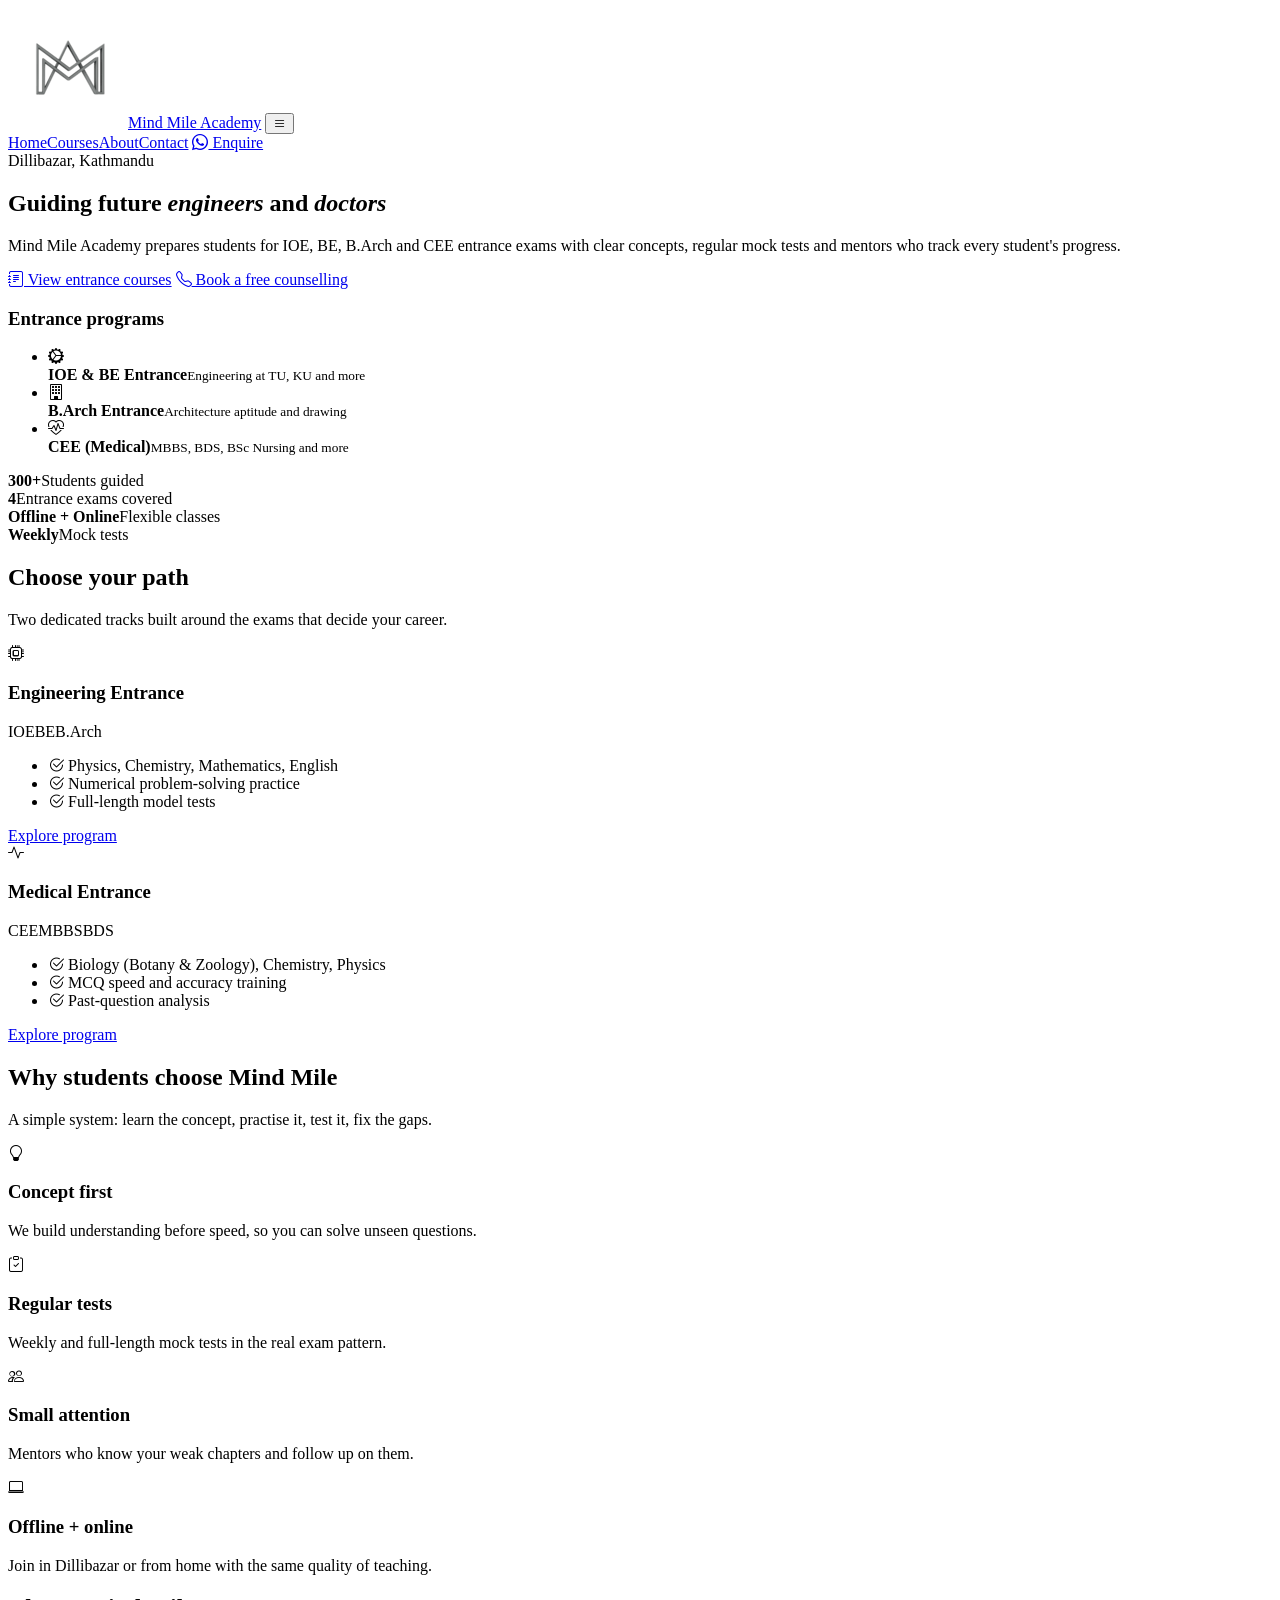
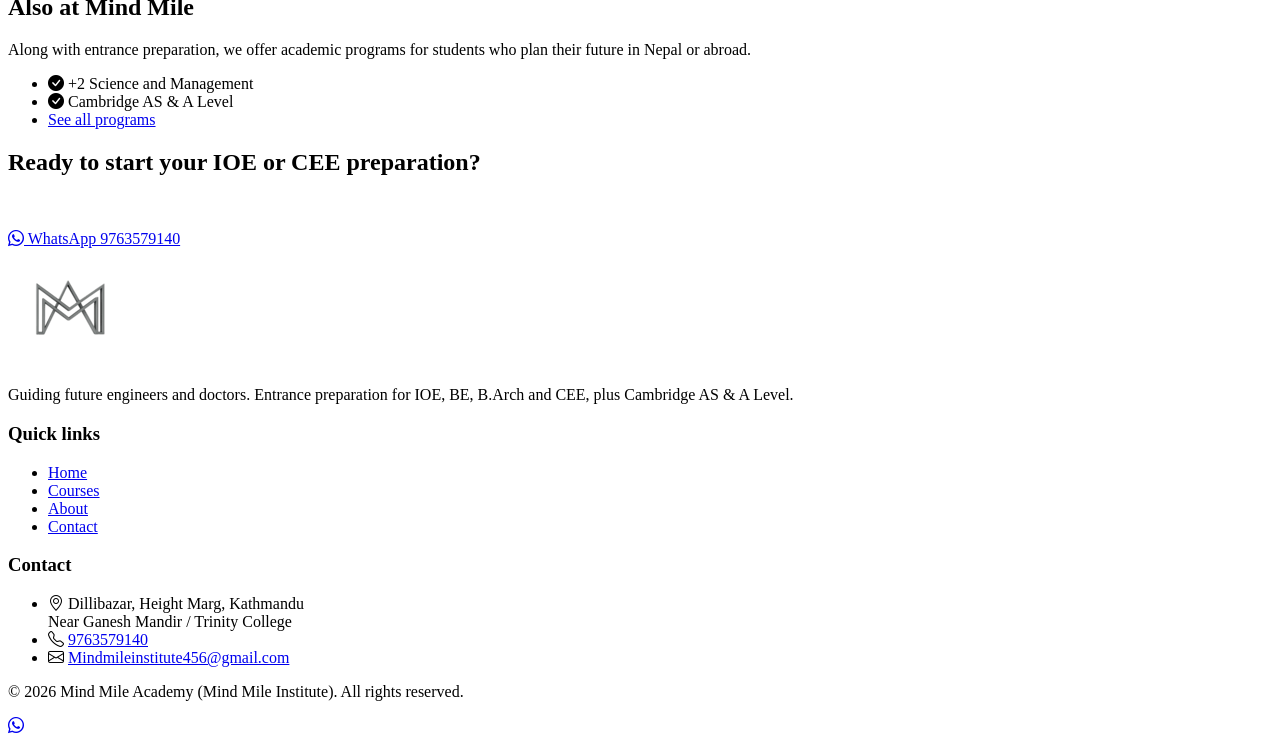
==== index.html @ 3c69e773 "Update canonical link to Mind Mile Academy website" ====
<!DOCTYPE html>
<html lang="en">
<head>
<meta charset="UTF-8">
<meta name="viewport" content="width=device-width, initial-scale=1">
<title>Mind Mile Academy | IOE, BE, B.Arch & CEE Entrance Preparation in Kathmandu</title>
<meta name="description" content="Mind Mile Academy in Dillibazar, Kathmandu: focused entrance preparation for engineering (IOE, BE, B.Arch) and medical (CEE) aspirants. Also Cambridge AS & A Level, +2 Science and Management.">
<meta name="keywords" content="IOE entrance preparation Kathmandu, CEE preparation Nepal, MBBS entrance coaching, BE entrance, B.Arch entrance, Cambridge A Level Kathmandu, Mind Mile Academy, Dillibazar">
<meta name="theme-color" content="#D3202F">
<link rel="canonical" href="https://www.mindmile.com.np/index.html">
<meta property="og:title" content="Mind Mile Academy | IOE, BE, B.Arch & CEE Entrance Preparation in Kathmandu"><meta property="og:description" content="Mind Mile Academy in Dillibazar, Kathmandu: focused entrance preparation for engineering (IOE, BE, B.Arch) and medical (CEE) aspirants. Also Cambridge AS & A Level, +2 Science and Management."><meta property="og:type" content="website"><meta property="og:url" content="https://www.yourdomain.com/index.html"><meta property="og:image" content="https://www.yourdomain.com/images/og-image.jpg">
<link rel="preconnect" href="https://fonts.googleapis.com"><link rel="preconnect" href="https://fonts.gstatic.com" crossorigin>
<link href="https://fonts.googleapis.com/css2?family=Inter:wght@400;500;600&family=Sora:wght@600;700;800&display=swap" rel="stylesheet">
<link rel="stylesheet" href="https://cdn.jsdelivr.net/npm/bootstrap-icons@1.11.3/font/bootstrap-icons.min.css">
<link rel="stylesheet" href="style.css">
<script type="application/ld+json">{"@context":"https://schema.org","@type":"EducationalOrganization","name":"Mind Mile Academy","alternateName":"Mind Mile Institute","description":"Entrance preparation for IOE, BE, B.Arch and CEE in Kathmandu.","telephone":"+977-9763579140","address":{"@type":"PostalAddress","streetAddress":"Dillibazar, Height Marg","addressLocality":"Kathmandu","addressCountry":"NP"}}</script>
</head>
<body>
<div id="site-header"></div>
<main>
<section class="hero"><div class="container hero-grid">
  <div>
    <span class="tag">Dillibazar, Kathmandu</span>
    <h1>Guiding future <em>engineers</em> and <em>doctors</em></h1>
    <p>Mind Mile Academy prepares students for IOE, BE, B.Arch and CEE entrance exams with clear concepts, regular mock tests and mentors who track every student's progress.</p>
    <div class="btn-row">
      <a class="btn" href="courses.html"><i class="bi bi-journal-text"></i> View entrance courses</a>
      <a class="btn ghost" href="contact.html"><i class="bi bi-telephone"></i> Book a free counselling</a>
    </div>
  </div>
  <aside class="hero-panel"><h3>Entrance programs</h3><ul>
    <li><i class="bi bi-gear-wide-connected"></i><div><b>IOE &amp; BE Entrance</b><small>Engineering at TU, KU and more</small></div></li>
    <li><i class="bi bi-building"></i><div><b>B.Arch Entrance</b><small>Architecture aptitude and drawing</small></div></li>
    <li><i class="bi bi-heart-pulse"></i><div><b>CEE (Medical)</b><small>MBBS, BDS, BSc Nursing and more</small></div></li>
  </ul></aside>
</div></section>

<div class="stats"><div class="container stats-grid">
  <div class="stat"><b>300+</b>Students guided</div>
  <div class="stat"><b>4</b>Entrance exams covered</div>
  <div class="stat"><b>Offline + Online</b>Flexible classes</div>
  <div class="stat"><b>Weekly</b>Mock tests</div>
</div></div>

<section><div class="container">
  <div class="sec-head"><h2>Choose your path</h2><p class="lead">Two dedicated tracks built around the exams that decide your career.</p></div>
  <div class="grid g2">
    <div class="track eng reveal"><i class="bi bi-cpu big"></i>
      <h3>Engineering Entrance</h3>
      <div class="chips"><span class="chip">IOE</span><span class="chip">BE</span><span class="chip">B.Arch</span></div>
      <ul><li><i class="bi bi-check2-circle"></i> Physics, Chemistry, Mathematics, English</li><li><i class="bi bi-check2-circle"></i> Numerical problem-solving practice</li><li><i class="bi bi-check2-circle"></i> Full-length model tests</li></ul>
      <div class="btn-row"><a class="btn light" href="courses.html#engineering">Explore program</a></div></div>
    <div class="track med reveal"><i class="bi bi-activity big"></i>
      <h3>Medical Entrance</h3>
      <div class="chips"><span class="chip">CEE</span><span class="chip">MBBS</span><span class="chip">BDS</span></div>
      <ul><li><i class="bi bi-check2-circle"></i> Biology (Botany &amp; Zoology), Chemistry, Physics</li><li><i class="bi bi-check2-circle"></i> MCQ speed and accuracy training</li><li><i class="bi bi-check2-circle"></i> Past-question analysis</li></ul>
      <div class="btn-row"><a class="btn light" href="courses.html#medical">Explore program</a></div></div>
  </div>
</div></section>

<section class="alt"><div class="container">
  <div class="sec-head center"><h2>Why students choose Mind Mile</h2><p class="lead">A simple system: learn the concept, practise it, test it, fix the gaps.</p></div>
  <div class="grid g4">
    <div class="card reveal"><div class="ico"><i class="bi bi-lightbulb"></i></div><h3>Concept first</h3><p>We build understanding before speed, so you can solve unseen questions.</p></div>
    <div class="card reveal"><div class="ico"><i class="bi bi-clipboard-check"></i></div><h3>Regular tests</h3><p>Weekly and full-length mock tests in the real exam pattern.</p></div>
    <div class="card reveal"><div class="ico"><i class="bi bi-people"></i></div><h3>Small attention</h3><p>Mentors who know your weak chapters and follow up on them.</p></div>
    <div class="card reveal"><div class="ico"><i class="bi bi-laptop"></i></div><h3>Offline + online</h3><p>Join in Dillibazar or from home with the same quality of teaching.</p></div>
  </div>
</div></section>

<section><div class="container grid g2" style="align-items:center">
  <div><h2>Also at Mind Mile</h2><p class="lead">Along with entrance preparation, we offer academic programs for students who plan their future in Nepal or abroad.</p></div>
  <ul class="check">
    <li><i class="bi bi-check-circle-fill"></i> +2 Science and Management</li>
    <li><i class="bi bi-check-circle-fill"></i> Cambridge AS &amp; A Level</li>
    <li><a class="btn ghost" style="margin-top:12px" href="courses.html#programs">See all programs</a></li>
  </ul>
</div></section>

<section class="cta"><div class="container">
  <h2>Ready to start your IOE or CEE preparation?</h2>
  <p class="lead" style="color:#fff">Talk to our team on WhatsApp and get admission details today.</p>
  <div class="btn-row" style="justify-content:center"><a class="btn light" href="https://wa.me/9779763579140" target="_blank" rel="noopener"><i class="bi bi-whatsapp"></i> WhatsApp 9763579140</a></div>
</div></section>
</main>
<div id="site-footer"></div>
<script src="main.js"></script>
</body></html>
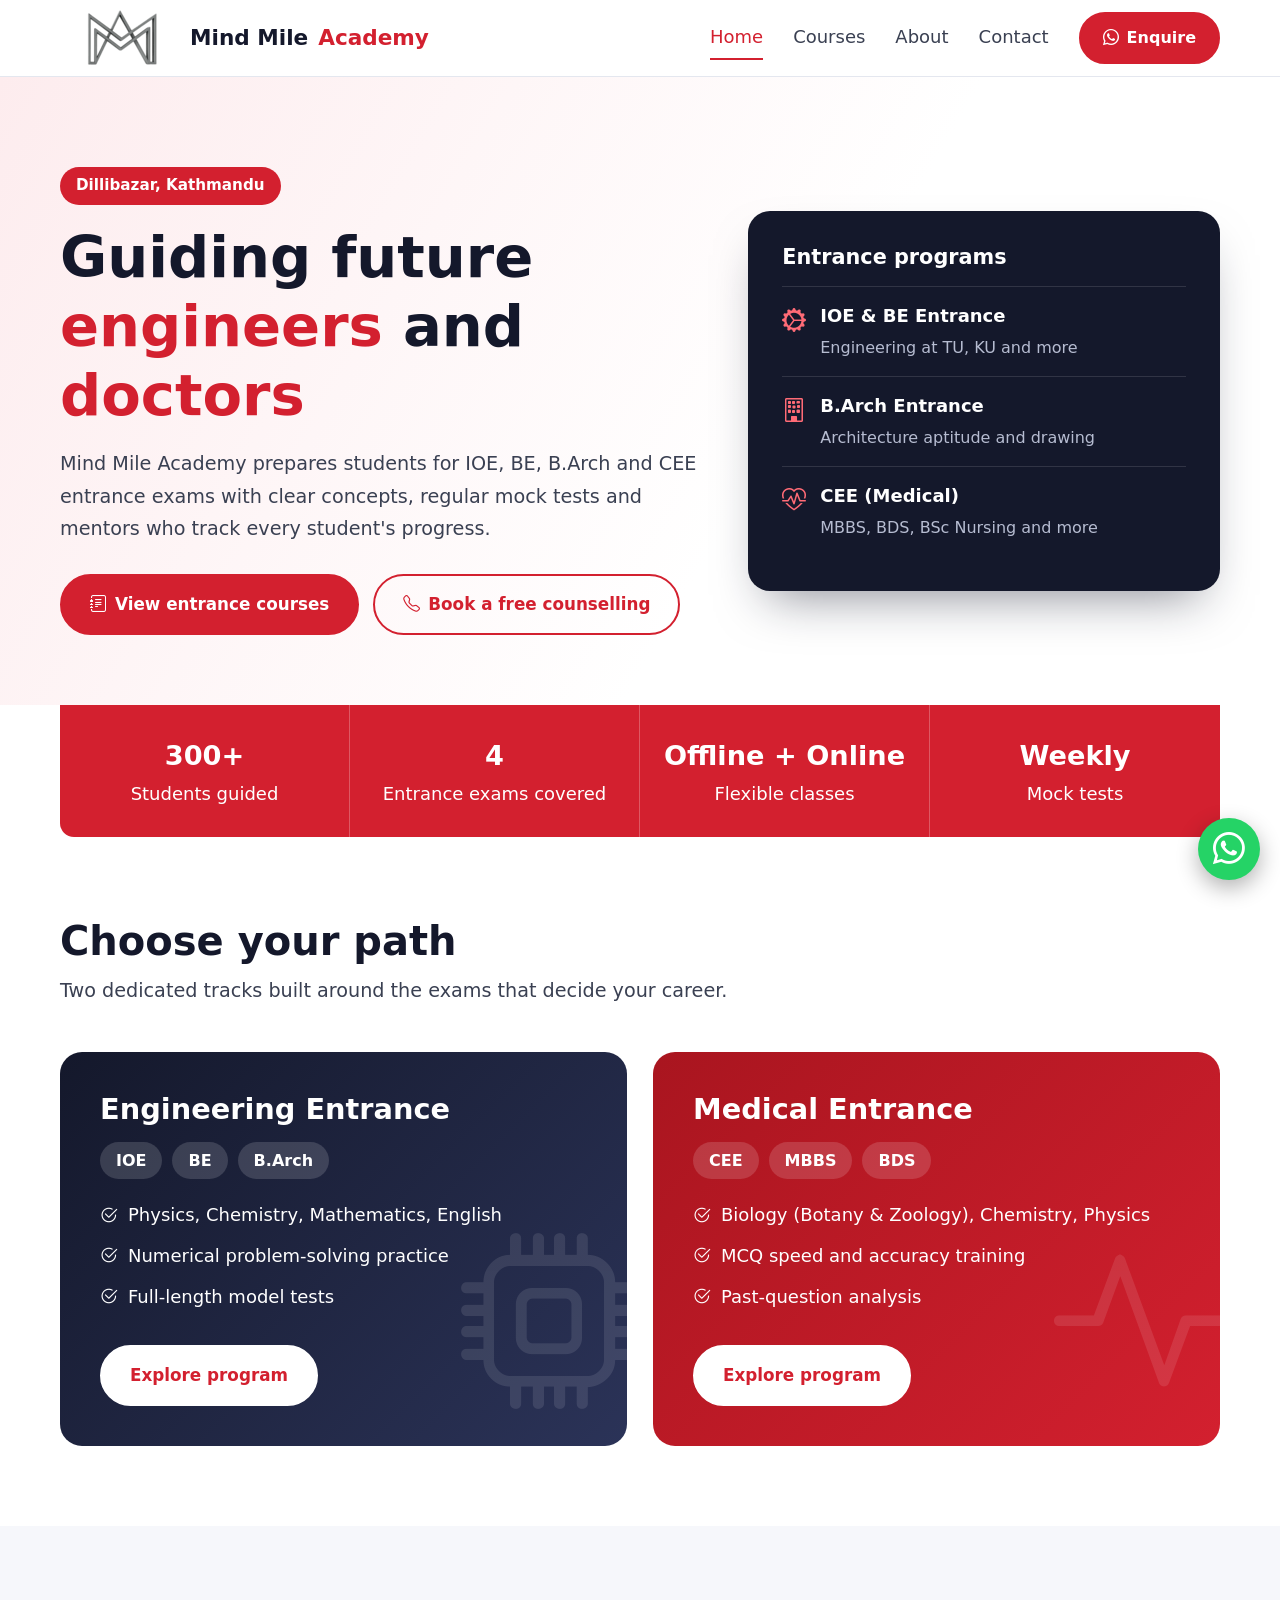
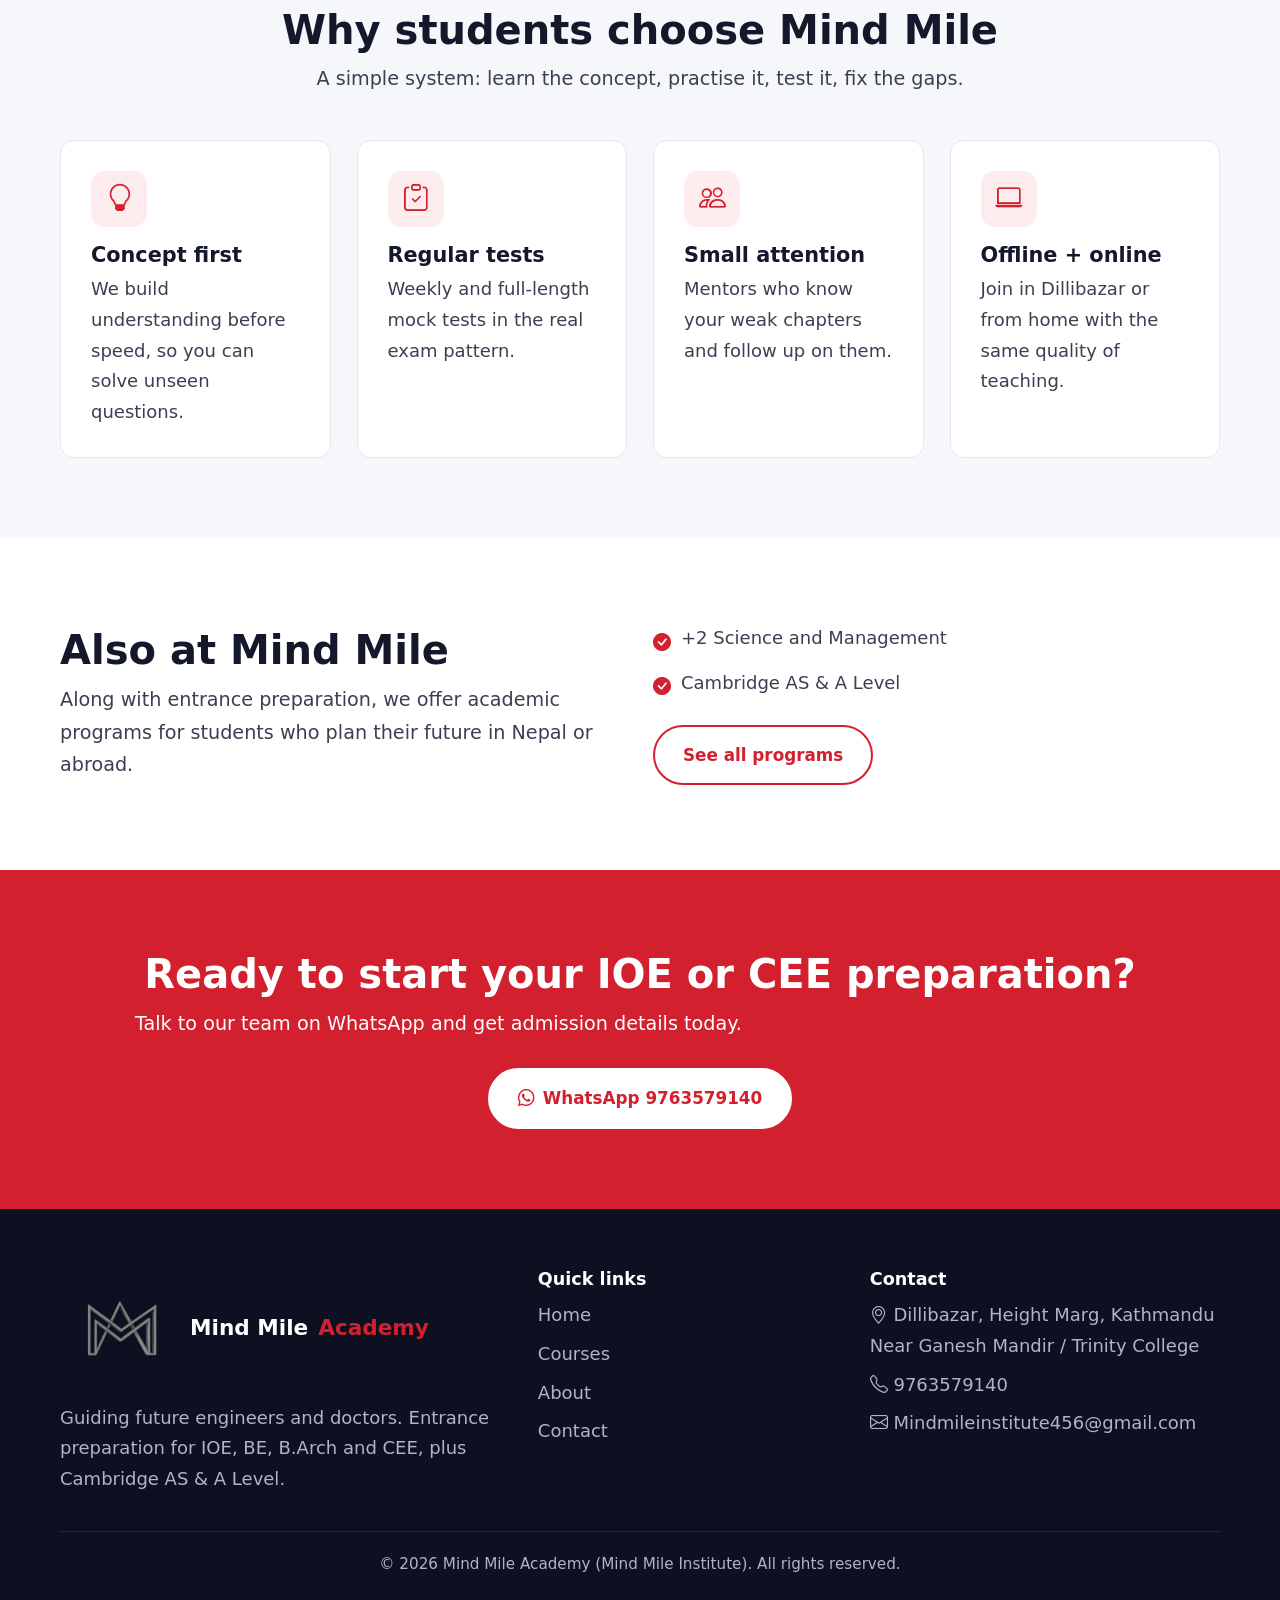
==== commit d8579968: "Rename stylesheet link from style.css to styles.css" ====
--- a/index.html
+++ b/index.html
@@ -8,11 +8,12 @@
 <meta name="keywords" content="IOE entrance preparation Kathmandu, CEE preparation Nepal, MBBS entrance coaching, BE entrance, B.Arch entrance, Cambridge A Level Kathmandu, Mind Mile Academy, Dillibazar">
 <meta name="theme-color" content="#D3202F">
 <link rel="canonical" href="https://www.mindmile.com.np/index.html">
-<meta property="og:title" content="Mind Mile Academy | IOE, BE, B.Arch & CEE Entrance Preparation in Kathmandu"><meta property="og:description" content="Mind Mile Academy in Dillibazar, Kathmandu: focused entrance preparation for engineering (IOE, BE, B.Arch) and medical (CEE) aspirants. Also Cambridge AS & A Level, +2 Science and Management."><meta property="og:type" content="website"><meta property="og:url" content="https://www.yourdomain.com/index.html"><meta property="og:image" content="https://www.yourdomain.com/images/og-image.jpg">
+<meta property="og:title" content="Mind Mile Academy | IOE, BE, B.Arch & CEE Entrance Preparation in Kathmandu"><meta property="og:description" content="Mind Mile Academy in Dillibazar, Kathmandu: focused entrance preparation for engineering (IOE, BE, B.Arch) and medical (CEE) aspirants. Also Cambridge AS & A Level, +2 Science and Management."><meta property="og:type" content="website"><meta property="og:url" content="https://www.mindmile.com.np/index.html">
+<meta property="og:image" content="https://www.mindmile.com.np/images/og-image.jpg">
 <link rel="preconnect" href="https://fonts.googleapis.com"><link rel="preconnect" href="https://fonts.gstatic.com" crossorigin>
 <link href="https://fonts.googleapis.com/css2?family=Inter:wght@400;500;600&family=Sora:wght@600;700;800&display=swap" rel="stylesheet">
 <link rel="stylesheet" href="https://cdn.jsdelivr.net/npm/bootstrap-icons@1.11.3/font/bootstrap-icons.min.css">
-<link rel="stylesheet" href="style.css">
+<link rel="stylesheet" href="styles.css">
 <script type="application/ld+json">{"@context":"https://schema.org","@type":"EducationalOrganization","name":"Mind Mile Academy","alternateName":"Mind Mile Institute","description":"Entrance preparation for IOE, BE, B.Arch and CEE in Kathmandu.","telephone":"+977-9763579140","address":{"@type":"PostalAddress","streetAddress":"Dillibazar, Height Marg","addressLocality":"Kathmandu","addressCountry":"NP"}}</script>
 </head>
 <body>
--- a/styles.css
+++ b/styles.css
@@ -0,0 +1,138 @@
+/* ============ MIND MILE ACADEMY — MAIN STYLESHEET ============
+   Edit colours/fonts in :root below; they update the whole site. */
+:root{
+  --red:#D3202F;        /* brand red */
+  --red-dark:#A9151F;   /* hover / dark red */
+  --red-soft:#FDECEE;   /* light red background */
+  --ink:#14182B;        /* headings / dark sections */
+  --text:#3A4052;       /* body text */
+  --bg:#FFFFFF;
+  --bg-alt:#F6F7FB;     /* alternate section background */
+  --line:#E4E7EF;
+  --wa:#25D366;         /* whatsapp green */
+  --font-head:'Sora',system-ui,sans-serif;
+  --font-body:'Inter',system-ui,sans-serif;
+  --radius:14px;
+}
+*{box-sizing:border-box;margin:0;padding:0}
+html{scroll-behavior:smooth}
+body{font-family:var(--font-body);font-size:18px;line-height:1.7;color:var(--text);background:var(--bg)}
+img{max-width:100%;display:block}
+a{color:inherit;text-decoration:none}
+ul{list-style:none}
+h1,h2,h3{font-family:var(--font-head);color:var(--ink);line-height:1.2;font-weight:700}
+h1{font-size:clamp(2.2rem,5vw,3.6rem)}
+h2{font-size:clamp(1.8rem,3.5vw,2.5rem);margin-bottom:.6rem}
+h3{font-size:1.3rem;margin-bottom:.4rem}
+:focus-visible{outline:3px solid var(--red);outline-offset:3px}
+.container{width:min(1160px,92%);margin-inline:auto}
+section{padding:80px 0}
+.alt{background:var(--bg-alt)}
+.lead{font-size:1.2rem;max-width:62ch}
+.center{text-align:center}.center .lead{margin-inline:auto}
+.sec-head{margin-bottom:44px}
+
+/* Buttons */
+.btn{display:inline-flex;align-items:center;gap:.5rem;padding:14px 28px;border-radius:50px;font-weight:600;font-size:1.05rem;border:2px solid var(--red);background:var(--red);color:#fff;cursor:pointer;transition:.25s;font-family:inherit}
+.btn:hover{background:var(--red-dark);border-color:var(--red-dark);transform:translateY(-2px)}
+.btn.ghost{background:transparent;color:var(--red)}
+.btn.ghost:hover{background:var(--red);color:#fff}
+.btn.light{background:#fff;color:var(--red);border-color:#fff}
+.btn.light:hover{background:var(--red-soft)}
+.btn-row{display:flex;flex-wrap:wrap;gap:14px;margin-top:28px}
+
+/* Header */
+.header{position:sticky;top:0;z-index:50;background:rgba(255,255,255,.96);backdrop-filter:blur(8px);border-bottom:1px solid var(--line)}
+.nav{display:flex;align-items:center;justify-content:space-between;height:76px}
+.logo{display:flex;align-items:center;gap:10px;font-family:var(--font-head);font-weight:800;font-size:1.35rem;color:var(--ink)}
+.logo i{background:var(--red);color:#fff;width:40px;height:40px;border-radius:10px;display:grid;place-items:center;font-size:1.3rem}
+.logo span{color:var(--red)}
+.menu{display:flex;align-items:center;gap:30px;font-weight:500}
+.menu a:not(.btn){padding:6px 0;border-bottom:2px solid transparent;transition:.2s}
+.menu a:not(.btn):hover,.menu a.active{color:var(--red);border-color:var(--red)}
+.menu .btn{padding:10px 22px;font-size:1rem}
+.burger{display:none;background:none;border:0;font-size:2rem;color:var(--ink);cursor:pointer}
+
+/* Hero */
+.hero{padding:90px 0 70px;background:linear-gradient(120deg,var(--red-soft) 0%,#fff 60%)}
+.hero-grid{display:grid;grid-template-columns:1.15fr .85fr;gap:50px;align-items:center}
+.hero h1 em{font-style:normal;color:var(--red)}
+.hero p{margin-top:18px;font-size:1.2rem;max-width:56ch}
+.tag{display:inline-block;background:var(--red);color:#fff;padding:6px 16px;border-radius:50px;font-size:.95rem;font-weight:600;margin-bottom:18px}
+.hero-panel{background:var(--ink);color:#fff;border-radius:22px;padding:34px;box-shadow:0 24px 50px -20px rgba(20,24,43,.5)}
+.hero-panel h3{color:#fff;margin-bottom:16px}
+.hero-panel li{display:flex;gap:14px;padding:14px 0;border-top:1px solid rgba(255,255,255,.12)}
+.hero-panel i{color:#FF6B76;font-size:1.5rem}
+.hero-panel b{display:block;color:#fff}
+.hero-panel small{color:#B6BCD1;font-size:1rem}
+
+/* Stats */
+.stats{padding:0}
+.stats-grid{display:grid;grid-template-columns:repeat(4,1fr);background:var(--red);color:#fff;border-radius:0 0 var(--radius) var(--radius)}
+.stat{padding:28px 20px;text-align:center;border-right:1px solid rgba(255,255,255,.25)}
+.stat:last-child{border:0}
+.stat b{display:block;font-family:var(--font-head);font-size:1.7rem}
+
+/* Cards / grids */
+.grid{display:grid;gap:26px}
+.g2{grid-template-columns:repeat(2,1fr)}.g3{grid-template-columns:repeat(3,1fr)}.g4{grid-template-columns:repeat(4,1fr)}
+.card{background:#fff;border:1px solid var(--line);border-radius:var(--radius);padding:30px;transition:.25s}
+.card:hover{border-color:var(--red);box-shadow:0 14px 30px -18px rgba(211,32,47,.5);transform:translateY(-4px)}
+.ico{width:56px;height:56px;border-radius:14px;background:var(--red-soft);color:var(--red);display:grid;place-items:center;font-size:1.7rem;margin-bottom:16px}
+.track{padding:40px;border-radius:22px;color:#fff;position:relative;overflow:hidden}
+.track.eng{background:linear-gradient(135deg,#14182B,#2B3358)}
+.track.med{background:linear-gradient(135deg,#A9151F,#D3202F)}
+.track h3{color:#fff;font-size:1.8rem}
+.track li{display:flex;gap:10px;padding:5px 0}
+.track .big{position:absolute;right:-10px;bottom:-30px;font-size:11rem;opacity:.1}
+.chips{display:flex;flex-wrap:wrap;gap:10px;margin:16px 0}
+.chip{background:rgba(255,255,255,.15);padding:5px 16px;border-radius:50px;font-weight:600;font-size:1rem;display:inline-block}
+.card .chip{background:var(--red-soft);color:var(--red)}
+.check li{display:flex;gap:10px;padding:5px 0}
+.check i{color:var(--red);margin-top:4px}
+.cta{background:var(--red);color:#fff;text-align:center}
+.cta h2{color:#fff}
+
+/* Page banner */
+.banner{background:var(--ink);color:#C9CEDF;padding:70px 0}
+.banner h1{color:#fff}
+
+/* Contact */
+.form{display:grid;gap:16px}
+.form input,.form select,.form textarea{width:100%;padding:14px 16px;border:1.5px solid var(--line);border-radius:10px;font:inherit;background:#fff}
+.form input:focus,.form select:focus,.form textarea:focus{border-color:var(--red);outline:none}
+.info li{display:flex;gap:14px;padding:14px 0;border-bottom:1px solid var(--line)}
+.info i{color:var(--red);font-size:1.4rem}
+
+/* Footer */
+.footer{background:#0D1020;color:#AEB4CB;padding:60px 0 24px}
+.footer h3{color:#fff;font-size:1.1rem}
+.foot-grid{display:grid;grid-template-columns:1.5fr 1fr 1.2fr;gap:40px}
+.footer li{padding:4px 0}.footer a:hover{color:#fff}
+.copy{border-top:1px solid rgba(255,255,255,.1);margin-top:36px;padding-top:20px;font-size:.95rem;text-align:center}
+
+/* Floating WhatsApp */
+.wa-float{position:fixed;right:20px;bottom:20px;z-index:99;width:62px;height:62px;border-radius:50%;background:var(--wa);color:#fff;display:grid;place-items:center;font-size:2rem;box-shadow:0 8px 22px rgba(0,0,0,.3);animation:pulse 2.4s infinite;transition:transform .2s}
+.wa-float:hover{transform:scale(1.08)}
+@keyframes pulse{0%{box-shadow:0 0 0 0 rgba(37,211,102,.6)}70%{box-shadow:0 0 0 18px rgba(37,211,102,0)}100%{box-shadow:0 0 0 0 rgba(37,211,102,0)}}
+
+/* Scroll reveal */
+.reveal{opacity:0;transform:translateY(20px);transition:opacity .6s,transform .6s}
+.reveal.show{opacity:1;transform:none}
+@media(prefers-reduced-motion:reduce){*{animation:none!important;transition:none!important}.reveal{opacity:1;transform:none}}
+
+/* Responsive */
+@media(max-width:920px){
+  .hero-grid,.g2,.g3,.foot-grid{grid-template-columns:1fr}
+  .g4{grid-template-columns:repeat(2,1fr)}
+  .stats-grid{grid-template-columns:repeat(2,1fr)}
+  .stat:nth-child(2){border:0}
+  .burger{display:block}
+  .menu{position:absolute;top:76px;left:0;right:0;background:#fff;flex-direction:column;align-items:flex-start;padding:20px 4%;gap:16px;border-bottom:1px solid var(--line);display:none}
+  .menu.open{display:flex}
+  section{padding:60px 0}
+}
+@media(max-width:520px){.g4{grid-template-columns:1fr}body{font-size:17px}}
+/*.map-box{max-width:640px;margin:28px auto;border-radius:var(--radius);overflow:hidden;border:1px solid var(--line);box-shadow:0 14px 30px -20px rgba(20,24,43,.4)}
+.map-box iframe{width:100%;height:340px;border:0;display:block}
+@media(max-width:520px){.map-box iframe{height:260px}}*/
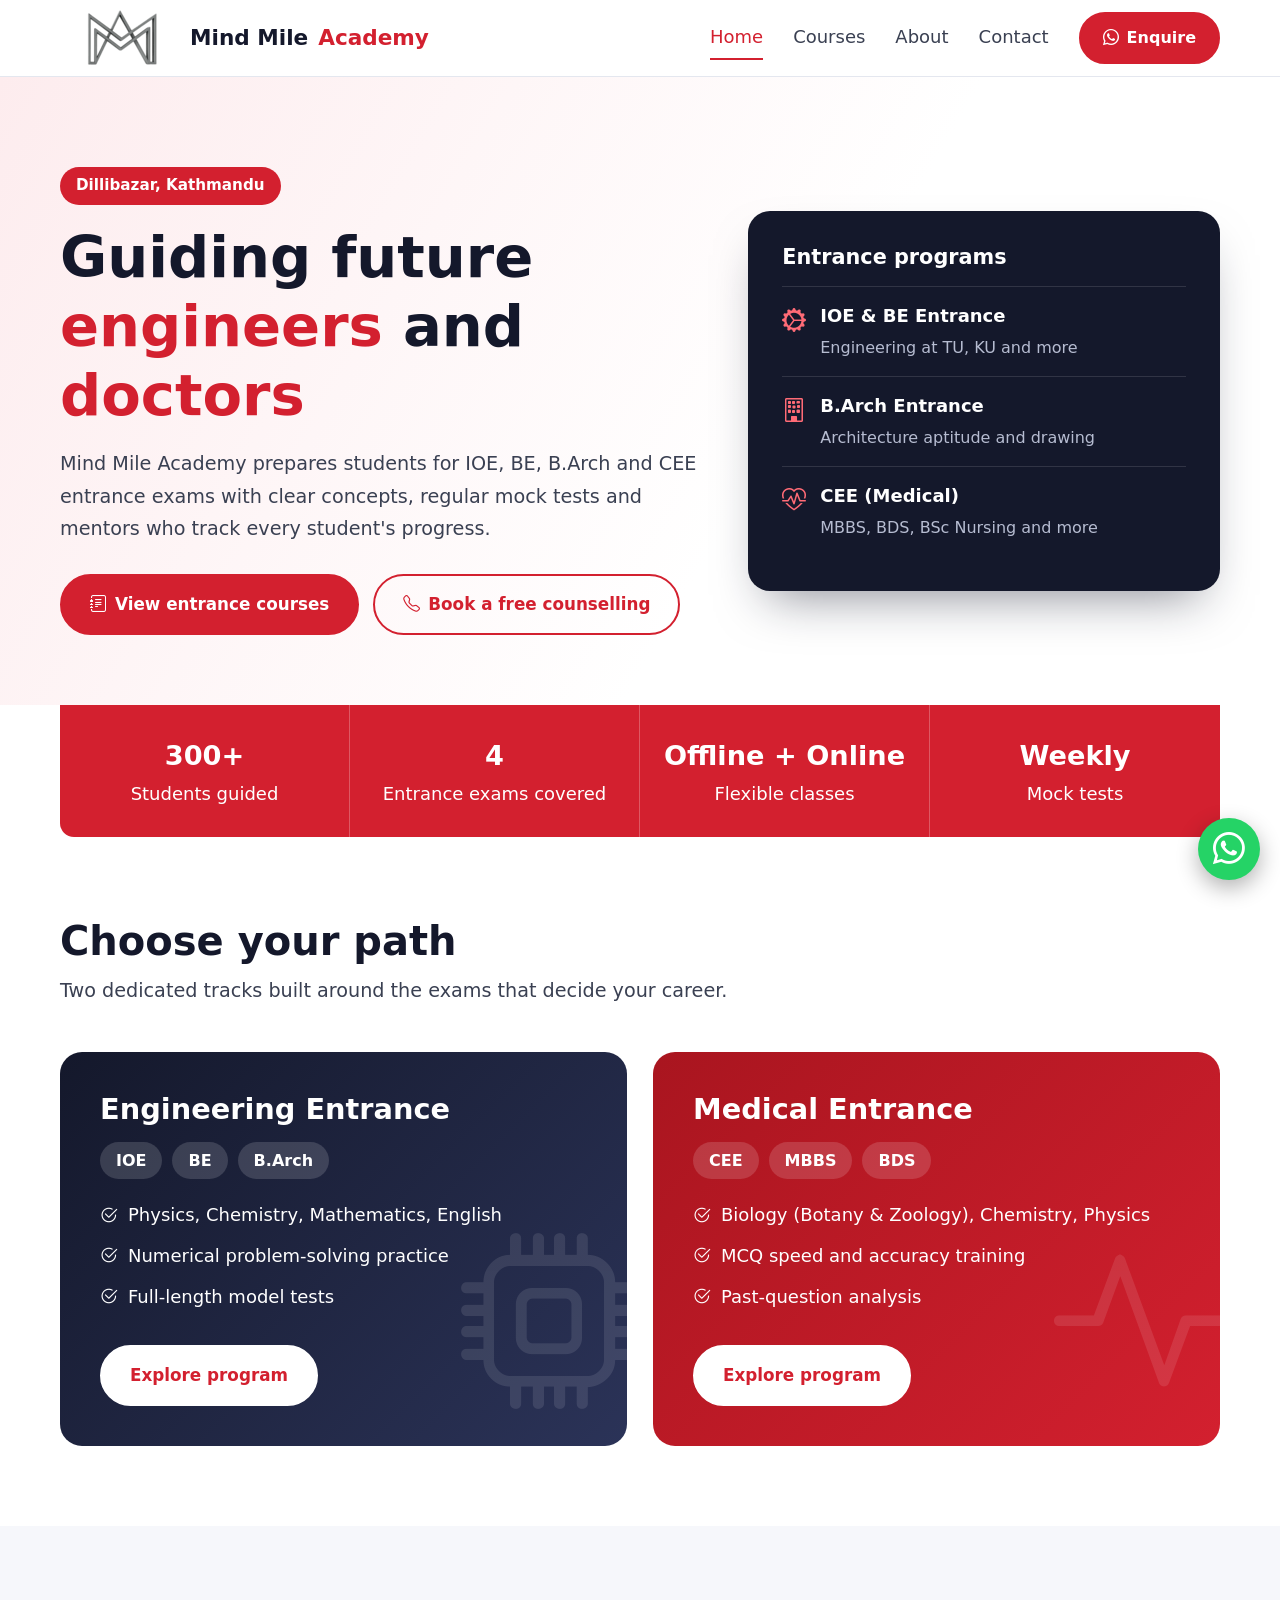
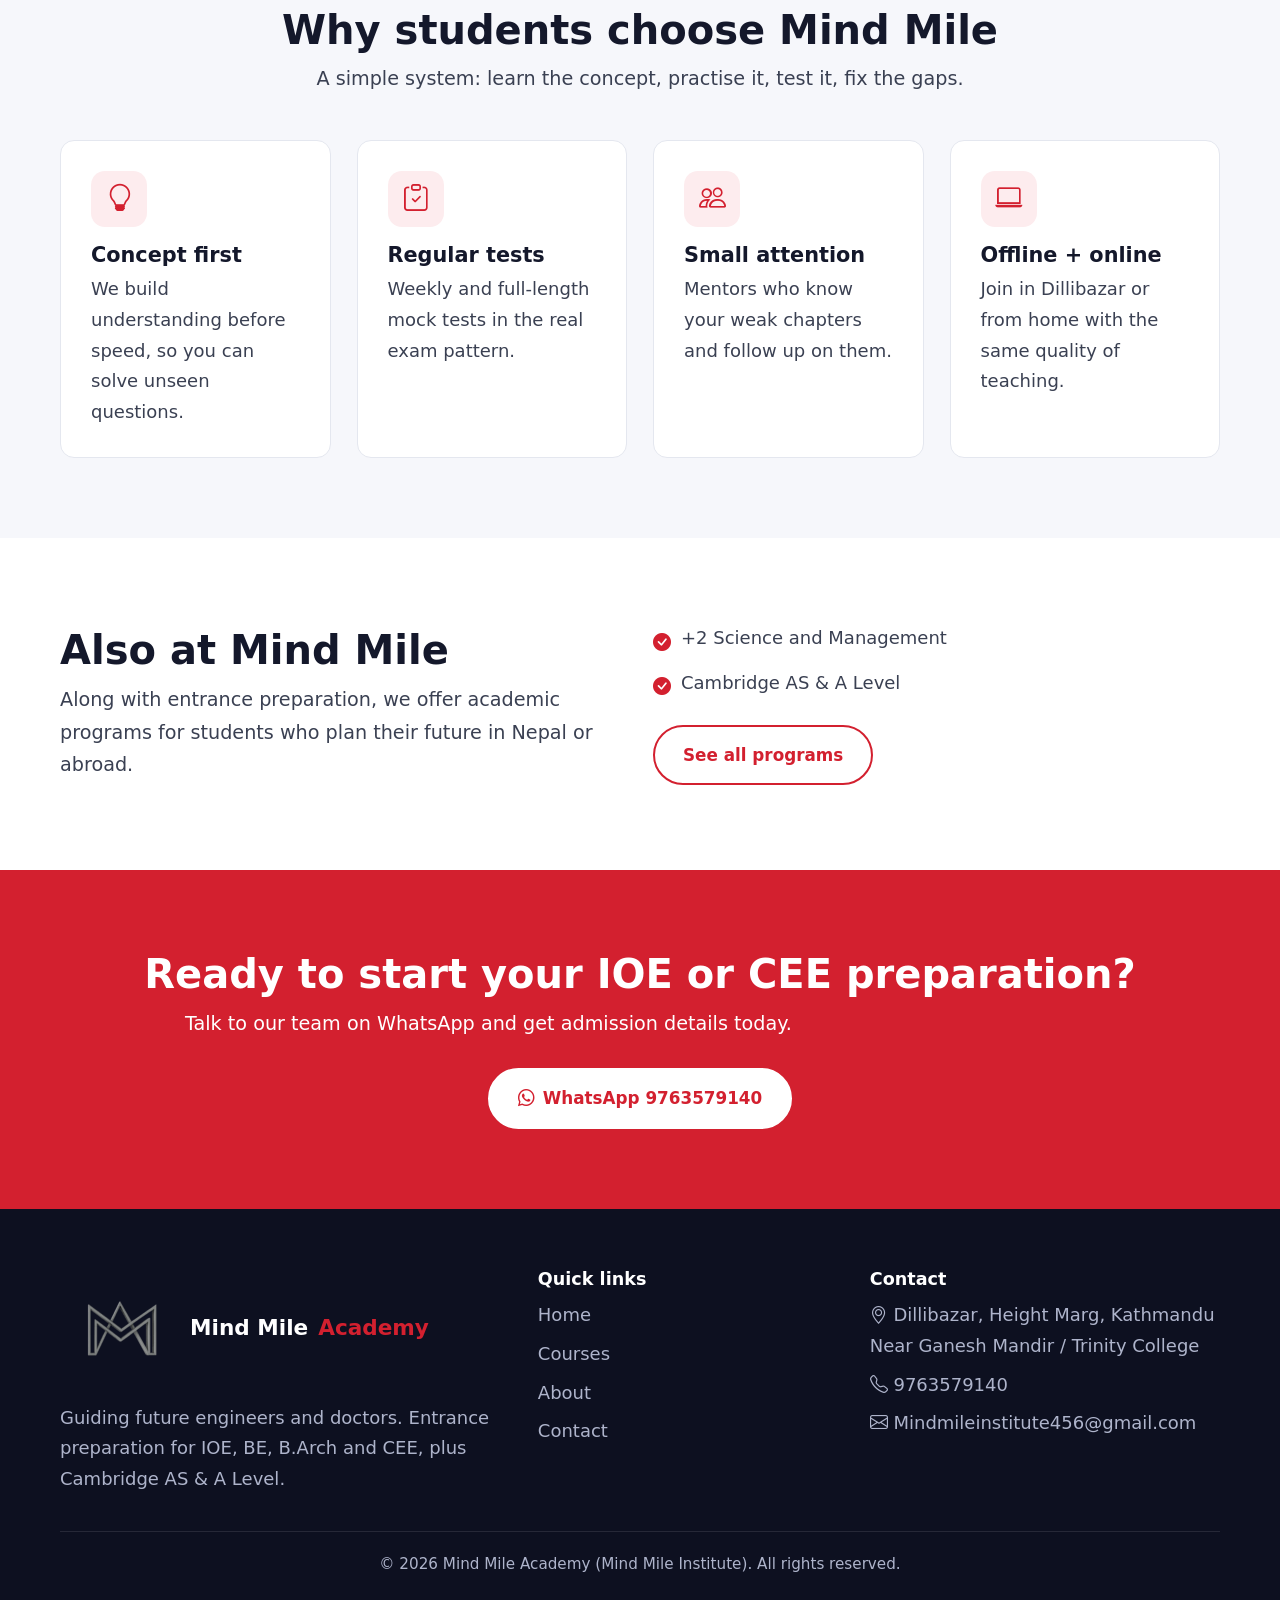
==== commit 83144e7c: "Adjust paragraph styling in CTA section" ====
--- a/index.html
+++ b/index.html
@@ -80,7 +80,9 @@
 
 <section class="cta"><div class="container">
   <h2>Ready to start your IOE or CEE preparation?</h2>
-  <p class="lead" style="color:#fff">Talk to our team on WhatsApp and get admission details today.</p>
+  <p class="lead" style="color:#fff; margin-left: 50px;">
+    Talk to our team on WhatsApp and get admission details today.
+</p>
   <div class="btn-row" style="justify-content:center"><a class="btn light" href="https://wa.me/9779763579140" target="_blank" rel="noopener"><i class="bi bi-whatsapp"></i> WhatsApp 9763579140</a></div>
 </div></section>
 </main>
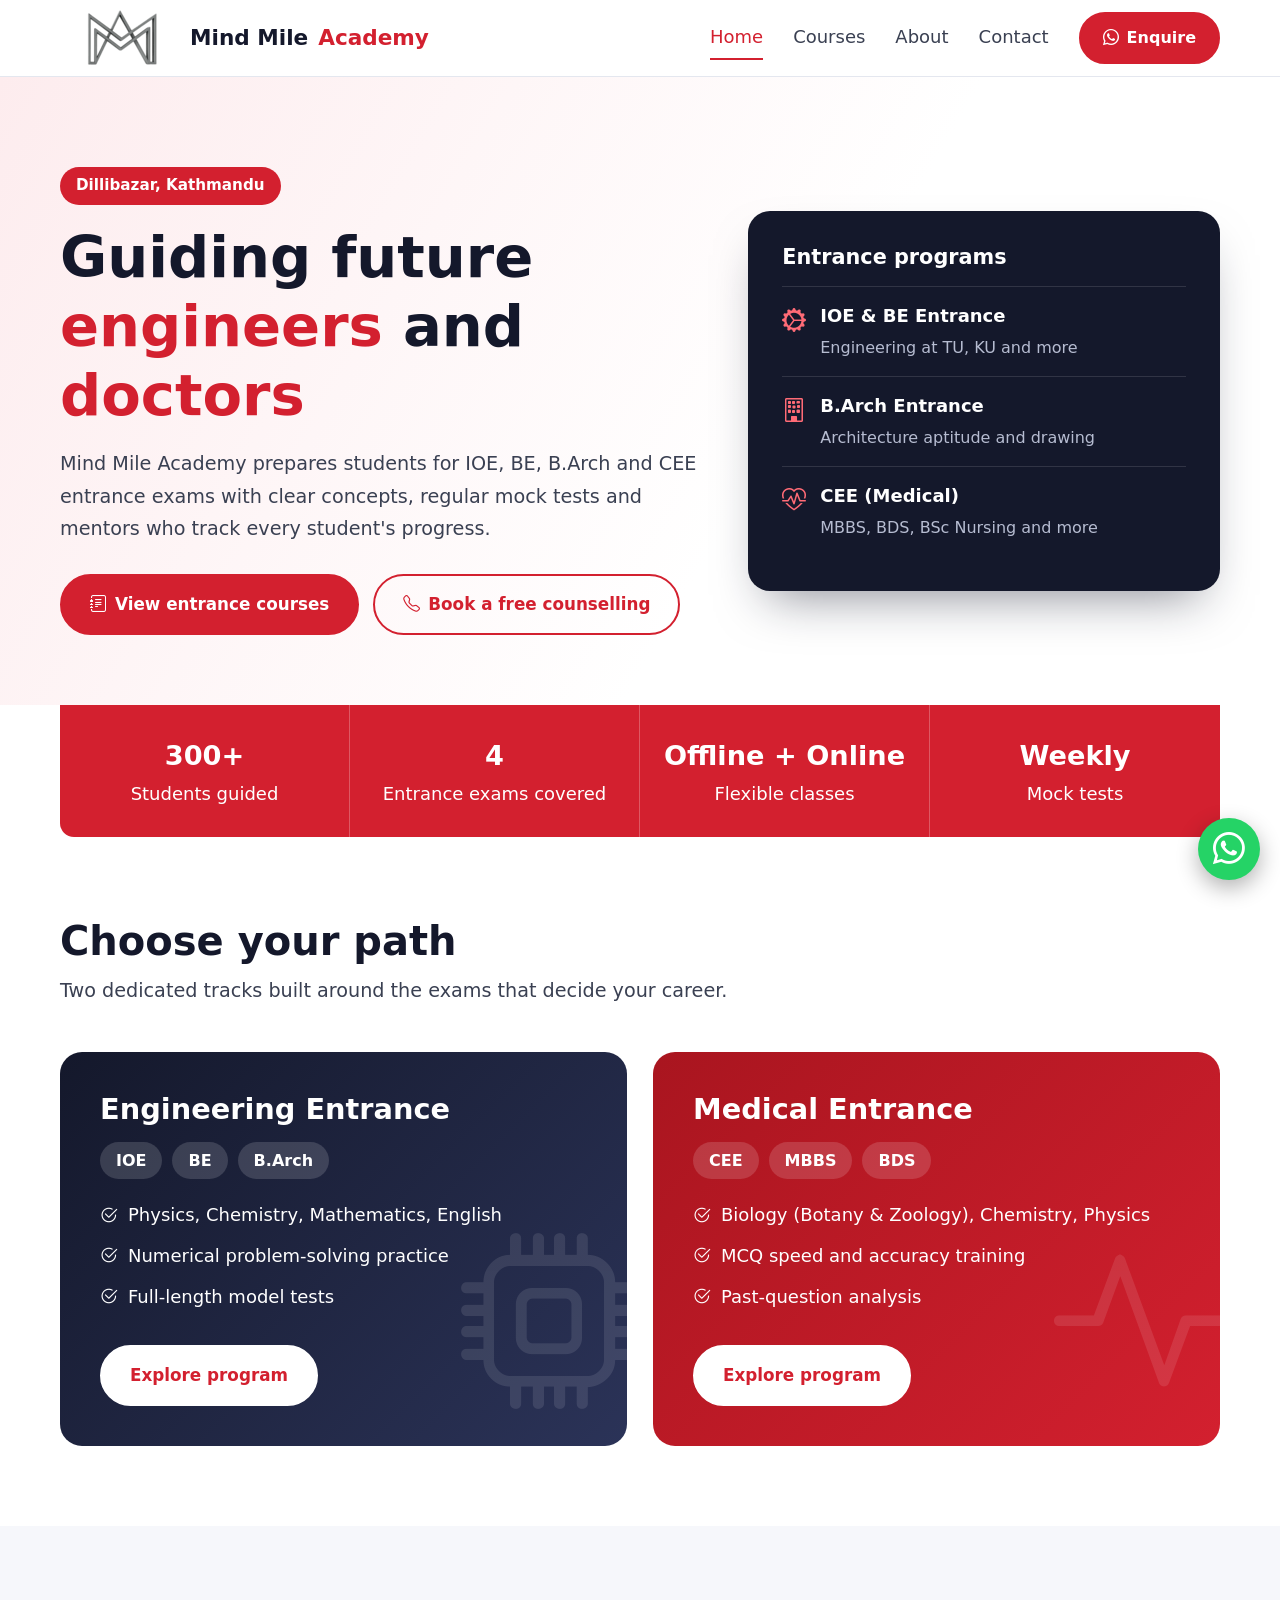
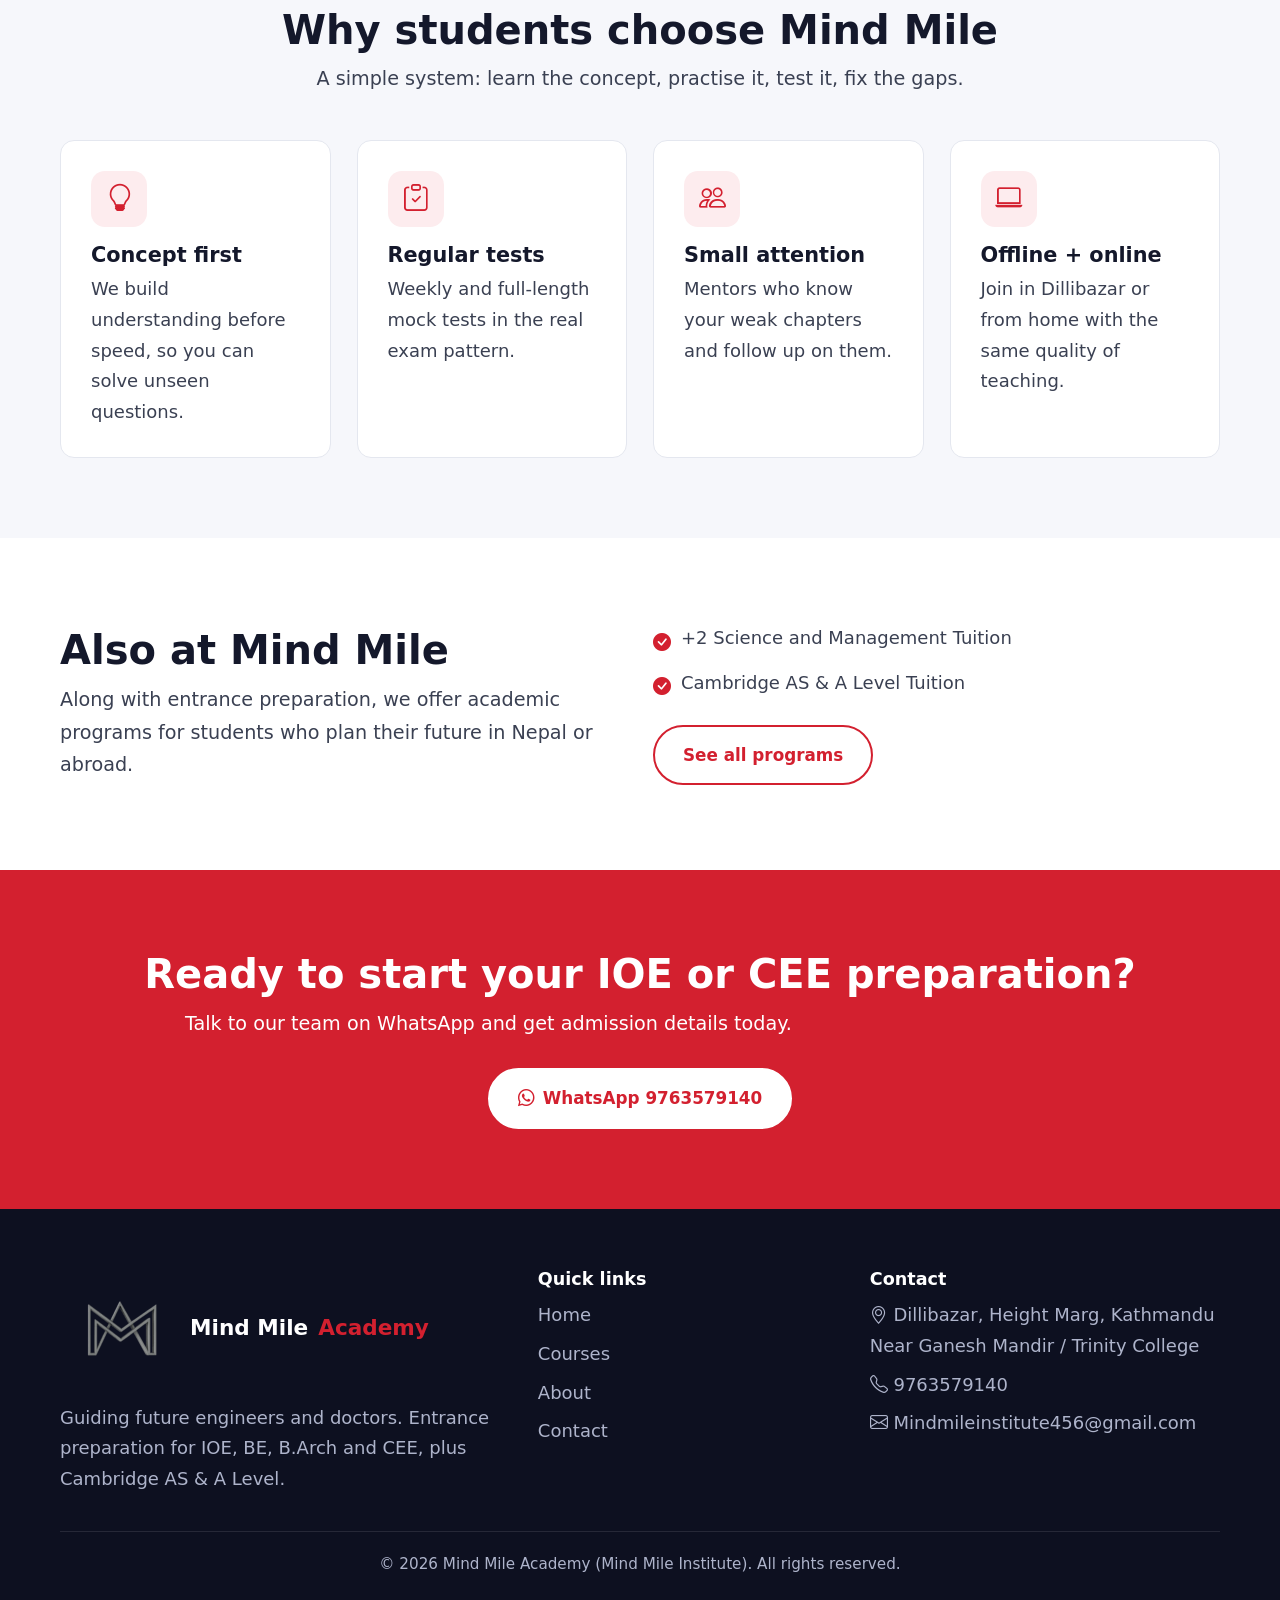
==== commit d898144e: "Update tuition program listings in index.html" ====
--- a/index.html
+++ b/index.html
@@ -72,8 +72,8 @@
 <section><div class="container grid g2" style="align-items:center">
   <div><h2>Also at Mind Mile</h2><p class="lead">Along with entrance preparation, we offer academic programs for students who plan their future in Nepal or abroad.</p></div>
   <ul class="check">
-    <li><i class="bi bi-check-circle-fill"></i> +2 Science and Management</li>
-    <li><i class="bi bi-check-circle-fill"></i> Cambridge AS &amp; A Level</li>
+    <li><i class="bi bi-check-circle-fill"></i> +2 Science and Management Tuition</li>
+    <li><i class="bi bi-check-circle-fill"></i> Cambridge AS &amp; A Level Tuition</li>
     <li><a class="btn ghost" style="margin-top:12px" href="courses.html#programs">See all programs</a></li>
   </ul>
 </div></section>
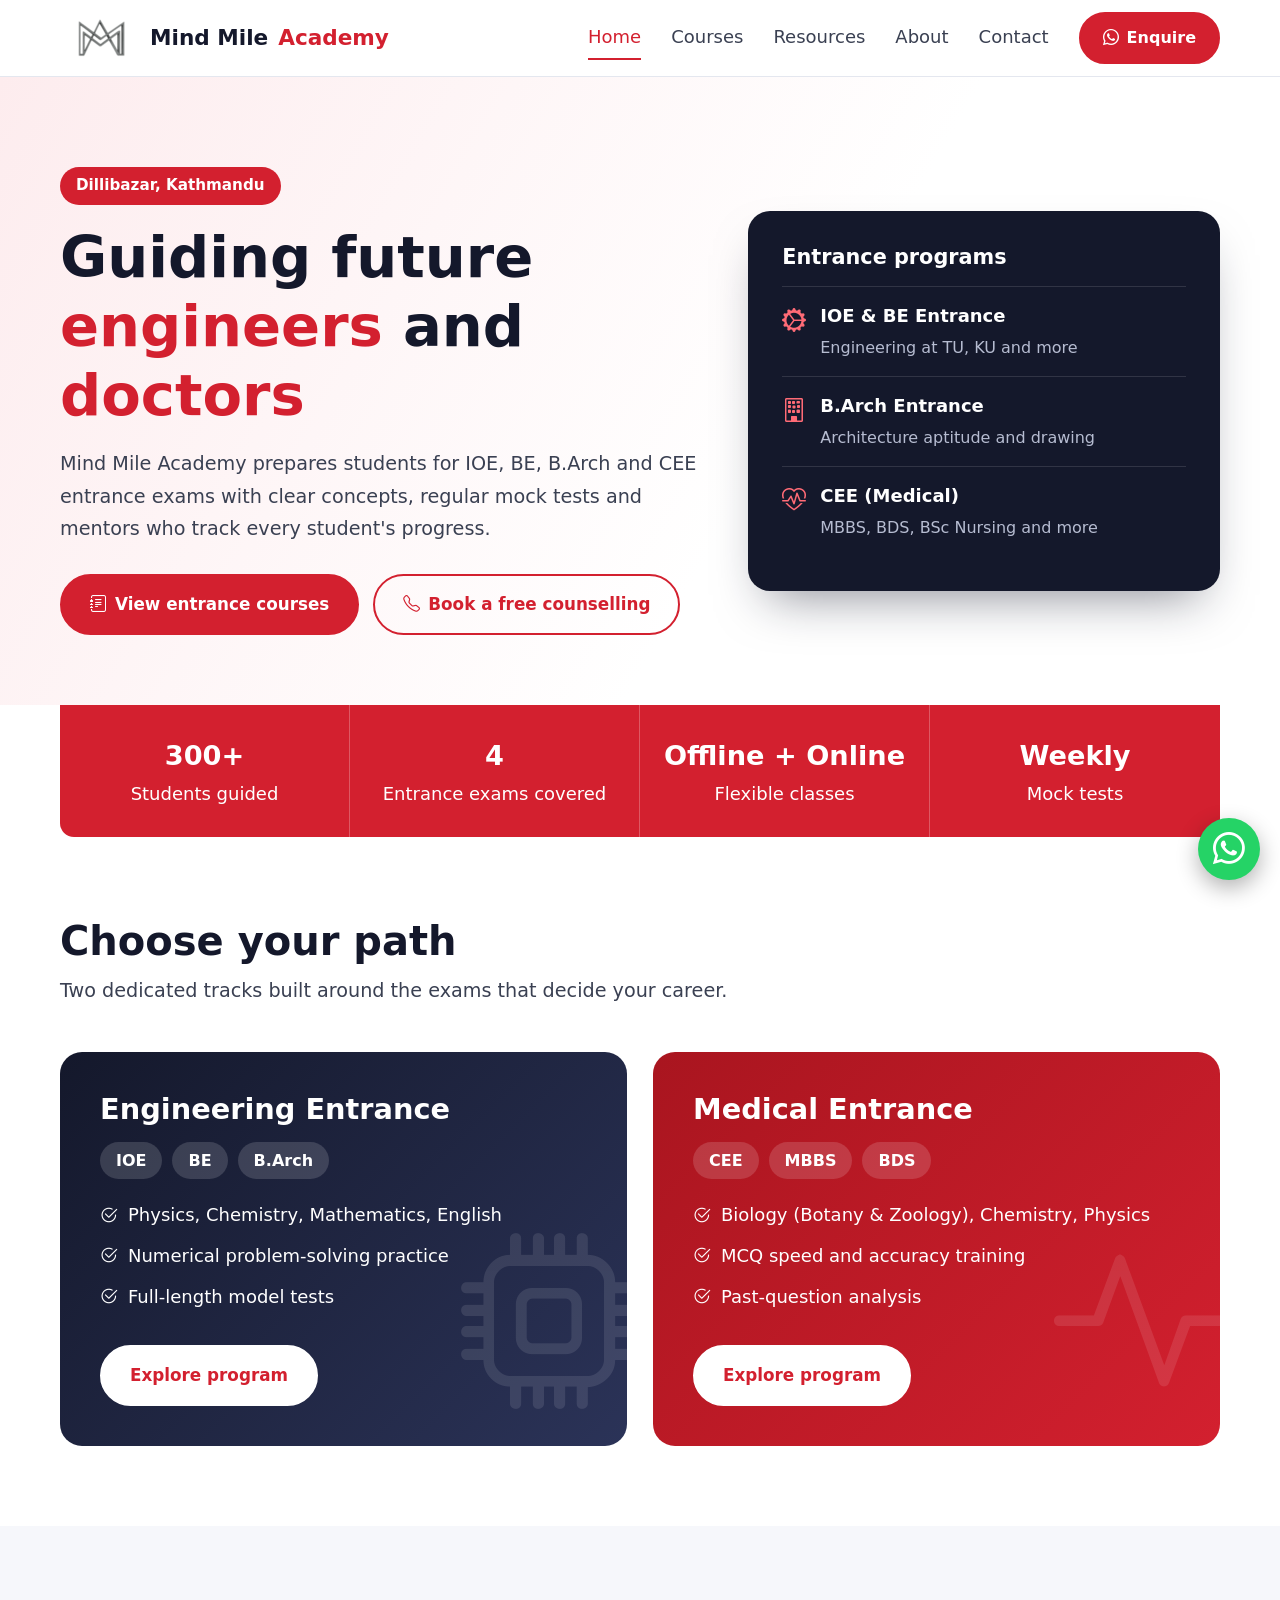
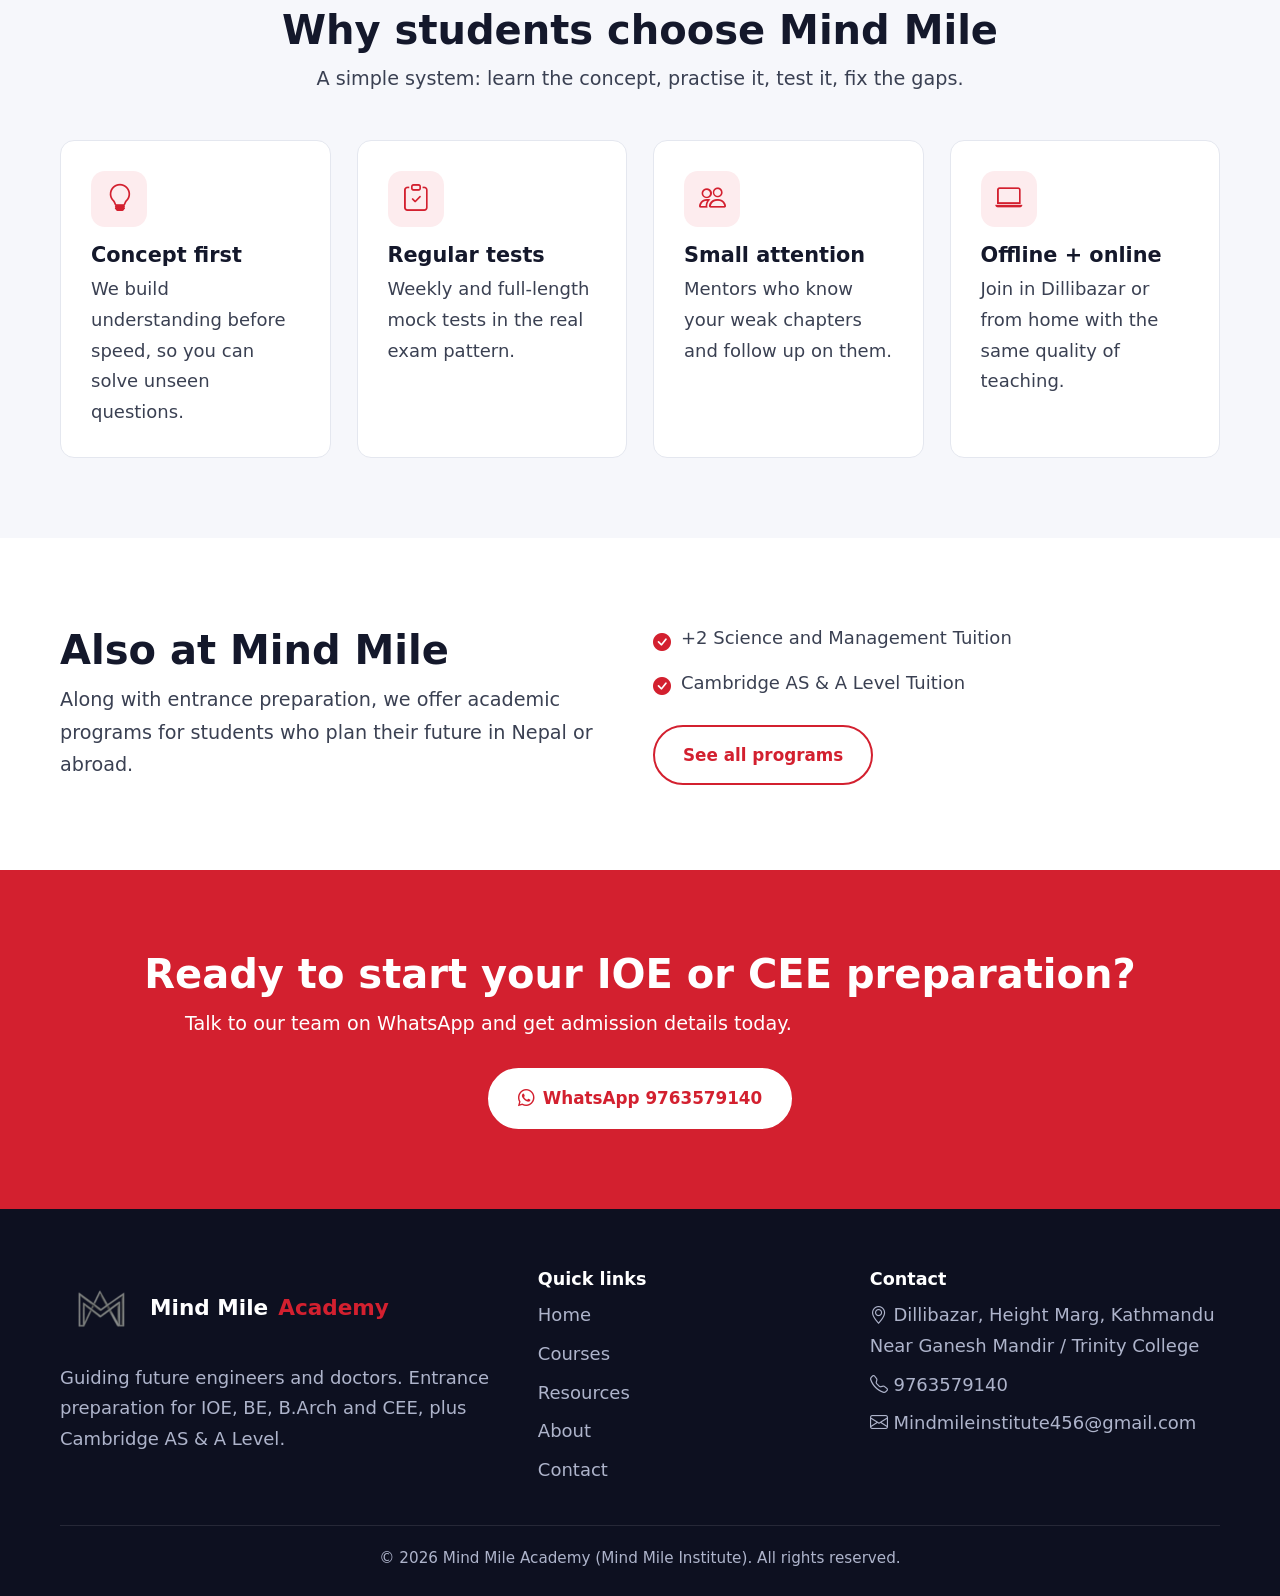
==== commit 1195bab1: "Update Open Graph image URL in index.html" ====
--- a/index.html
+++ b/index.html
@@ -9,7 +9,7 @@
 <meta name="theme-color" content="#D3202F">
 <link rel="canonical" href="https://www.mindmile.com.np/index.html">
 <meta property="og:title" content="Mind Mile Academy | IOE, BE, B.Arch & CEE Entrance Preparation in Kathmandu"><meta property="og:description" content="Mind Mile Academy in Dillibazar, Kathmandu: focused entrance preparation for engineering (IOE, BE, B.Arch) and medical (CEE) aspirants. Also Cambridge AS & A Level, +2 Science and Management."><meta property="og:type" content="website"><meta property="og:url" content="https://www.mindmile.com.np/index.html">
-<meta property="og:image" content="https://www.mindmile.com.np/images/og-image.jpg">
+<meta property="og:image" content="https://www.mindmile.com.np/og-image.jpg">
 <link rel="preconnect" href="https://fonts.googleapis.com"><link rel="preconnect" href="https://fonts.gstatic.com" crossorigin>
 <link href="https://fonts.googleapis.com/css2?family=Inter:wght@400;500;600&family=Sora:wght@600;700;800&display=swap" rel="stylesheet">
 <link rel="stylesheet" href="https://cdn.jsdelivr.net/npm/bootstrap-icons@1.11.3/font/bootstrap-icons.min.css">
